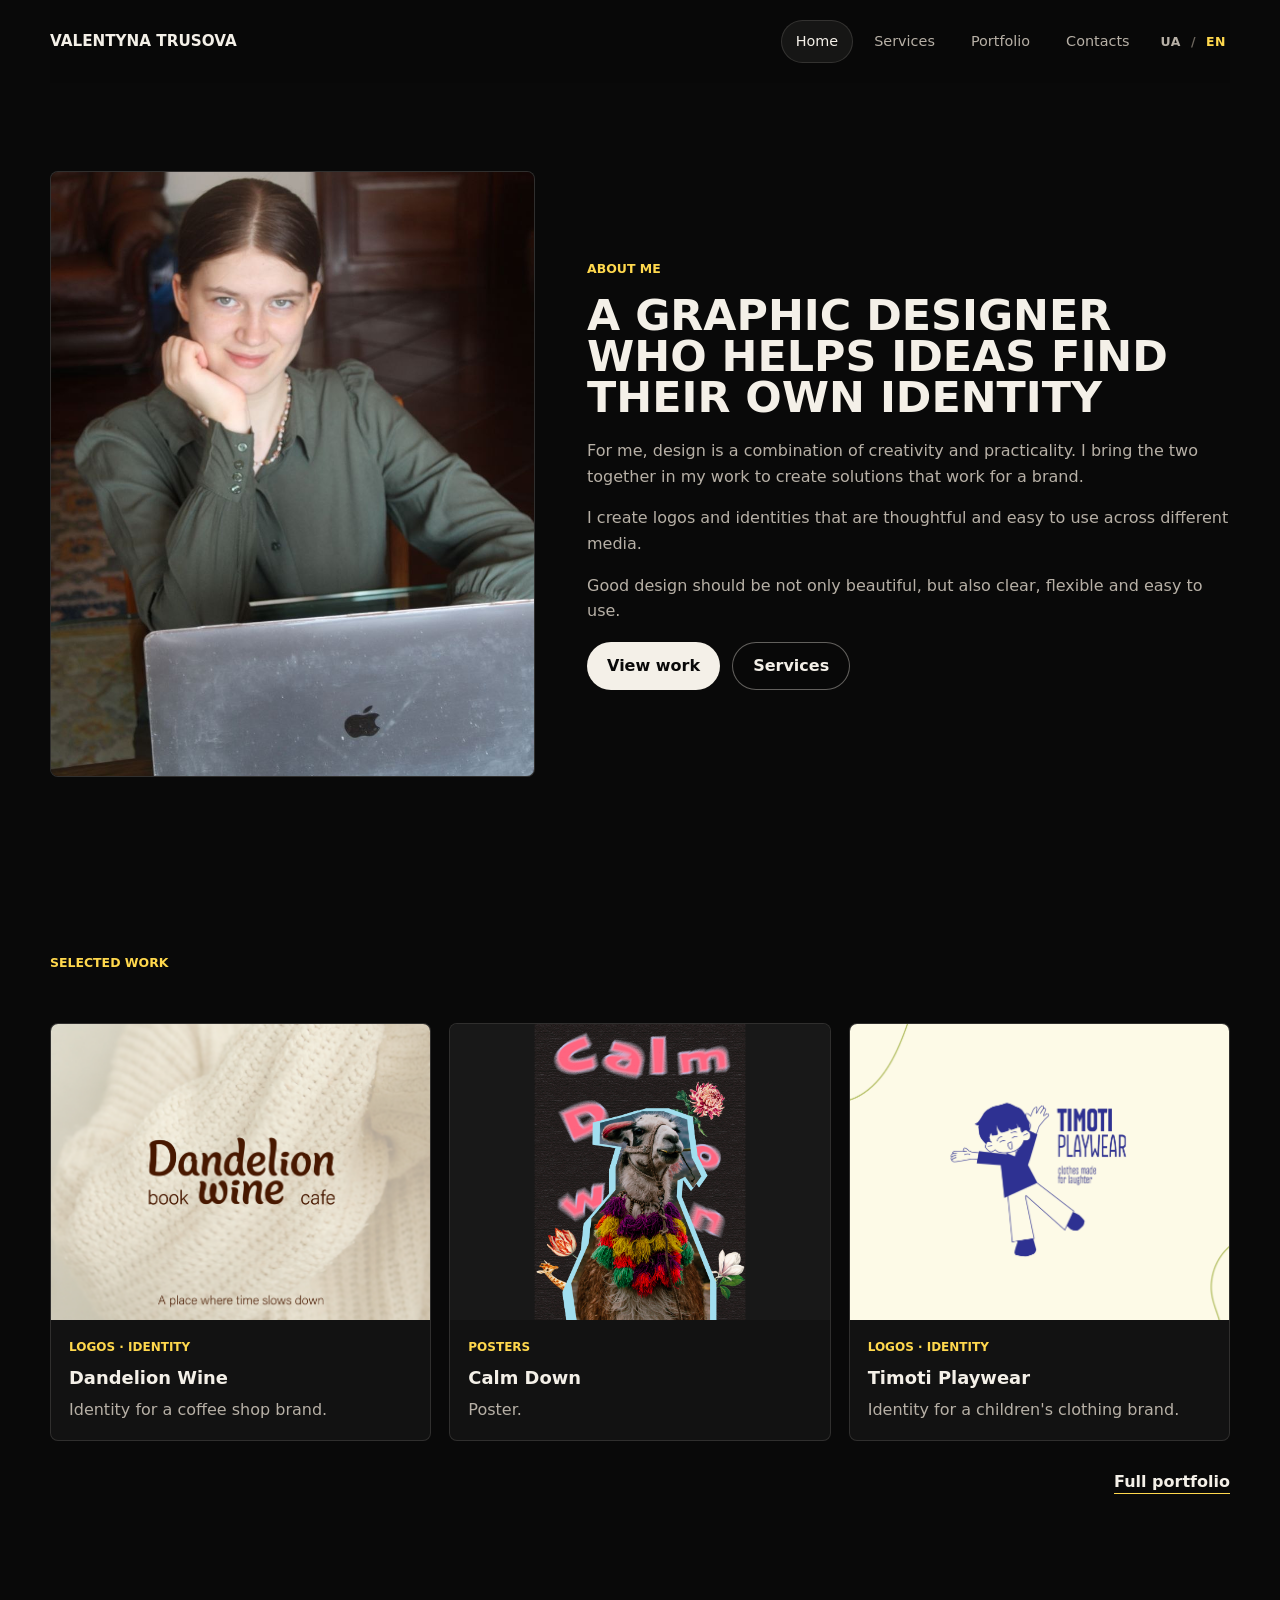
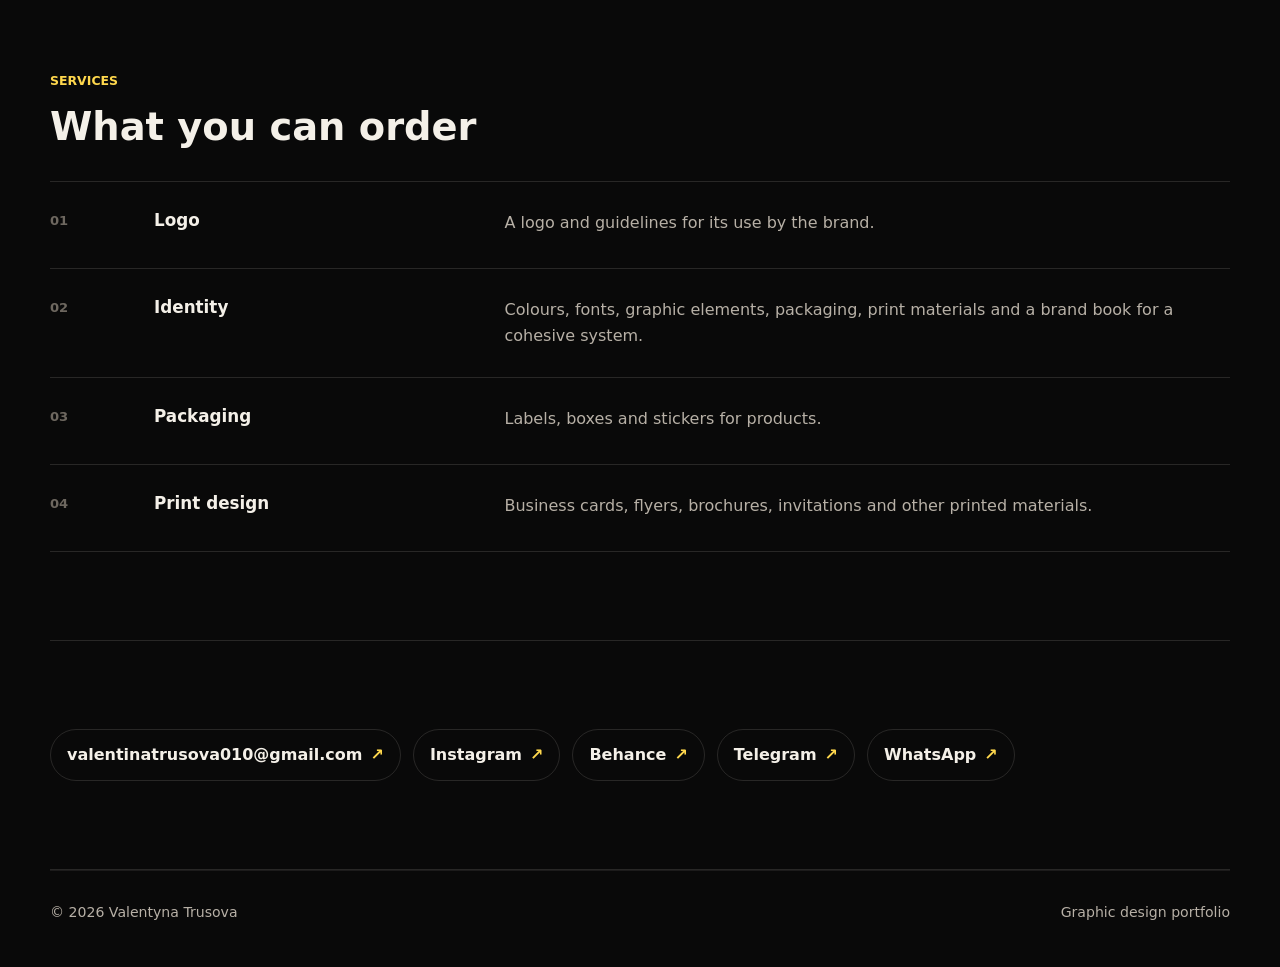
==== en/index.html @ 9a755a33 "+ english" ====
<!DOCTYPE html>
<html lang="en">
<head>
  <meta charset="UTF-8">
  <meta name="viewport" content="width=device-width, initial-scale=1.0">
  <title>Graphic Designer | Portfolio</title>
  <meta name="description" content="Graphic designer portfolio: identity, logos, packaging and print design.">
  <link rel="alternate" hreflang="uk" href="../index.html">
  <link rel="alternate" hreflang="en" href="index.html">
  <link rel="alternate" hreflang="x-default" href="../index.html">
  <link rel="icon" href="../assets3/favicon/favicon-32.png" type="image/png" sizes="32x32">
  <link rel="icon" href="../assets3/favicon/favicon.svg" type="image/svg+xml" sizes="any">
  <link rel="apple-touch-icon" href="../assets3/favicon/apple-touch-icon.png">
  <link rel="manifest" href="../site.webmanifest">
  <meta name="theme-color" content="#f7f6f2">
  <link rel="stylesheet" href="../css3/styles.css">
</head>
<body>
  <header class="site-header">
    <a class="brand" href="index.html" aria-label="Home">Valentyna Trusova</a>
    <div class="header-actions">
      <nav class="site-nav" aria-label="Main navigation">
        <a class="is-active" href="index.html" aria-current="page">Home</a>
        <a href="services3.html">Services</a>
        <a href="portfolio3.html">Portfolio</a>
        <a href="#contacts">Contacts</a>
      </nav>
      <nav class="language-switch" aria-label="Language selection">
        <a href="../index.html" aria-label="Ukrainian version">UA</a>
        <span aria-hidden="true">/</span>
        <a href="index.html" aria-label="English version" aria-current="page">EN</a>
      </nav>
      <button class="menu-toggle" type="button" aria-label="Open menu" aria-expanded="false">
        <span></span>
        <span></span>
      </button>
    </div>
  </header>

  <main>
    <section class="section about-section" aria-labelledby="about-title">
      <img class="about-photo" src="../assets3/mephoto.jpeg" alt="Portrait of a graphic designer">
      <div class="about-copy">
        <p class="eyebrow">About me</p>
        <h2 id="about-title">A graphic designer who helps ideas find their own identity</h2>
        <div class="intro-copy">
          <p>For me, design is a combination of creativity and practicality. I bring the two together in my work to create solutions that work for a brand.</p>
          <p>I create logos and identities that are thoughtful and easy to use across different media.</p>
          <p>Good design should be not only beautiful, but also clear, flexible and easy to use.</p>
        </div>
        <div class="hero-actions" aria-label="Primary actions">
          <a class="button button-primary" href="portfolio3.html">View work</a>
          <a class="button button-ghost" href="services3.html">Services</a>
        </div>
      </div>
    </section>

    <section class="section" aria-labelledby="featured-title">
      <div class="section-heading split">
        <div>
          <p class="eyebrow">Selected work</p>
          <h2 class="visually-hidden" id="featured-title">Selected work</h2>
        </div>
      </div>
      <div class="work-grid featured-grid">
        <article class="work-card">
          <a href="cases3/dandelion-wine.html" aria-label="Open the Dandelion Wine case study">
            <img src="../assets3/bigproject/dandelion wine/A.webp" alt="Identity for the Dandelion Wine brand">
            <div class="work-info">
              <span>Logos · Identity</span>
              <h3>Dandelion Wine</h3>
              <p>Identity for a coffee shop brand.</p>
            </div>
          </a>
        </article>
        <article class="work-card">
          <button class="project-open" type="button" data-title="Calm Down" data-category-label="Posters" data-description="A poster encouraging people to slow down and calm down." data-images="../assets3/posters/calmdown/calmdown.webp,../assets3/posters/calmdown/calmdownmockup.webp">
            <img src="../assets3/posters/calmdown/calmdown.webp" alt="Calm Down poster">
            <div class="work-info">
              <span>Posters</span>
              <h3>Calm Down</h3>
              <p>Poster.</p>
            </div>
          </button>
        </article>
        <article class="work-card">
          <a href="cases3/timoti-playwear.html" aria-label="Open the Timoti Playwear case study">
            <img src="../assets3/bigproject/Timotiplaywear/A.webp" alt="Identity for the Timoti Playwear children's clothing brand">
            <div class="work-info">
              <span>Logos · Identity</span>
              <h3>Timoti Playwear</h3>
              <p>Identity for a children's clothing brand.</p>
            </div>
          </a>
        </article>
      </div>
      <div class="section-action">
        <a class="text-link" href="portfolio3.html">Full portfolio</a>
      </div>
    </section>

    <section class="section" aria-labelledby="services-title">
      <div class="section-heading">
        <p class="eyebrow">Services</p>
        <h2 id="services-title">What you can order</h2>
      </div>
      <div class="service-list">
        <article class="service-item">
          <span class="service-index">01</span>
          <h3><a href="services3.html#logos">Logo</a></h3>
          <p>A logo and guidelines for its use by the brand.</p>
        </article>
        <article class="service-item">
          <span class="service-index">02</span>
          <h3><a href="services3.html#identity">Identity</a></h3>
          <p>Colours, fonts, graphic elements, packaging, print materials and a brand book for a cohesive system.</p>
        </article>
        <article class="service-item">
          <span class="service-index">03</span>
          <h3><a href="services3.html#packaging">Packaging</a></h3>
          <p>Labels, boxes and stickers for products.</p>
        </article>
        <article class="service-item">
          <span class="service-index">04</span>
          <h3><a href="services3.html#print">Print design</a></h3>
          <p>Business cards, flyers, brochures, invitations and other printed materials.</p>
        </article>
      </div>
    </section>

    <section class="section contact-band" id="contacts" aria-labelledby="contacts-title">
      <h2 class="visually-hidden" id="contacts-title">Contacts</h2>
      <div class="contact-actions">
        <a href="mailto:valentinatrusova010@gmail.com">valentinatrusova010@gmail.com <span aria-hidden="true">↗</span></a>
        <a href="https://www.instagram.com/trusovavaliusha?igsh=NmhvMGpqZWR6bW9x&utm_source=qr" target="_blank" rel="noreferrer">Instagram <span aria-hidden="true">↗</span></a>
        <a href="https://www.behance.net/valentynadesigner" target="_blank" rel="noreferrer">Behance <span aria-hidden="true">↗</span></a>
        <a href="https://t.me/Sova068" target="_blank" rel="noreferrer">Telegram <span aria-hidden="true">↗</span></a>
        <a href="https://wa.me/351965404186" target="_blank" rel="noreferrer">WhatsApp <span aria-hidden="true">↗</span></a>
      </div>
    </section>
  </main>

  <div class="project-modal" hidden>
    <div class="project-modal-backdrop" data-close-modal></div>
    <section class="project-dialog" role="dialog" aria-modal="true" aria-labelledby="modal-title">
      <button class="modal-close" type="button" data-close-modal aria-label="Close">×</button>
      <div class="modal-media">
        <img class="modal-image" alt="">
        <div class="modal-thumbs" aria-label="Other project images"></div>
      </div>
      <div class="modal-copy">
        <p class="eyebrow modal-category"></p>
        <h2 id="modal-title"></h2>
        <p class="modal-description"></p>
        <p class="modal-detail"></p>
      </div>
    </section>
  </div>

  <footer class="site-footer">
    <p>© 2026 Valentyna Trusova</p>
    <p>Graphic design portfolio</p>
  </footer>

  <script src="../js3/main.js"></script>
</body>
</html>
---- css3/styles.css ----
:root {
  --bg: #090909;
  --panel: #121212;
  --panel-soft: #181818;
  --text: #f4f0e8;
  --muted: #b7b0a6;
  --subtle: #6d675f;
  --line: rgba(244, 240, 232, 0.13);
  --accent: #ffd84d;
  --accent-2: #ff6f61;
  --accent-3: #5f7dff;
  --max: 1180px;
  --radius: 8px;
}

* {
  box-sizing: border-box;
}

html {
  scroll-behavior: smooth;
}

body {
  margin: 0;
  background: var(--bg);
  color: var(--text);
  font-family: Inter, ui-sans-serif, system-ui, -apple-system, BlinkMacSystemFont, "Segoe UI", Arial, sans-serif;
  line-height: 1.6;
}

img {
  display: block;
  max-width: 100%;
}

a {
  color: inherit;
  text-decoration: none;
}

p,
h1,
h2,
h3 {
  margin-top: 0;
}

p {
  color: var(--muted);
}

.site-header {
  position: sticky;
  top: 0;
  z-index: 20;
  display: flex;
  align-items: center;
  justify-content: space-between;
  width: min(var(--max), calc(100% - 32px));
  margin: 0 auto;
  padding: 20px 0;
  background: rgba(9, 9, 9, 0.82);
  backdrop-filter: blur(18px);
}

.brand {
  font-size: 0.95rem;
  font-weight: 800;
  letter-spacing: 0;
  text-transform: uppercase;
}

.header-actions {
  display: flex;
  align-items: center;
  gap: 12px;
}

.site-nav {
  display: flex;
  align-items: center;
  gap: 6px;
}

.site-nav a {
  border: 1px solid transparent;
  border-radius: 999px;
  color: var(--muted);
  font-size: 0.9rem;
  padding: 9px 14px;
  transition: color 180ms ease, border-color 180ms ease, background 180ms ease;
}

.site-nav a:hover,
.site-nav a.is-active {
  background: rgba(244, 240, 232, 0.06);
  border-color: var(--line);
  color: var(--text);
}

.language-switch {
  display: flex;
  align-items: center;
  gap: 6px;
  color: var(--subtle);
  font-size: 0.78rem;
  font-weight: 800;
  letter-spacing: 0.04em;
}

.language-switch a {
  border-radius: 4px;
  color: var(--muted);
  padding: 4px;
}

.language-switch a:hover,
.language-switch a[aria-current="page"] {
  color: var(--accent);
}

.language-switch a:focus-visible {
  outline: 2px solid var(--accent);
  outline-offset: 2px;
}

.menu-toggle {
  display: none;
  width: 42px;
  height: 42px;
  border: 1px solid var(--line);
  border-radius: 999px;
  background: transparent;
  color: var(--text);
  cursor: pointer;
}

.menu-toggle span {
  display: block;
  width: 18px;
  height: 2px;
  margin: 5px auto;
  background: currentColor;
}

.section {
  width: min(var(--max), calc(100% - 32px));
  margin: 0 auto;
  padding: 88px 0;
}

.visually-hidden {
  position: absolute;
  width: 1px;
  height: 1px;
  overflow: hidden;
  clip: rect(0 0 0 0);
  white-space: nowrap;
  clip-path: inset(50%);
}

.eyebrow {
  color: var(--accent);
  font-size: 0.78rem;
  font-weight: 700;
  margin-bottom: 16px;
  text-transform: uppercase;
}

h1 {
  max-width: 820px;
  font-size: clamp(2.6rem, 7vw, 6.9rem);
  line-height: 0.94;
  letter-spacing: 0;
  margin-bottom: 26px;
}

h2 {
  font-size: clamp(1.8rem, 3vw, 3rem);
  line-height: 1.05;
  letter-spacing: 0;
  margin-bottom: 20px;
}

h3 {
  font-size: 1.05rem;
  line-height: 1.2;
  margin-bottom: 10px;
}

.hero-text,
.page-hero p,
.case-hero p {
  max-width: 650px;
  font-size: 1.05rem;
}

.hero-actions {
  display: flex;
  flex-wrap: wrap;
  gap: 12px;
  margin-top: 18px;
}

.button {
  display: inline-flex;
  align-items: center;
  justify-content: center;
  min-height: 48px;
  border-radius: 999px;
  font-weight: 700;
  padding: 0 20px;
}

.button-primary {
  background: var(--text);
  color: #090909;
}

.button-ghost {
  border: 1px solid rgba(244, 240, 232, 0.38);
  background: rgba(9, 9, 9, 0.58);
  color: var(--text);
  backdrop-filter: blur(10px);
}

.hero-visual {
  min-width: 0;
}

.hero-visual img {
  width: 100%;
  aspect-ratio: 4 / 3;
  border: 1px solid var(--line);
  border-radius: var(--radius);
  object-fit: cover;
}

.intro-grid,
.section-heading.split,
.contact-band {
  display: grid;
  grid-template-columns: minmax(220px, 0.8fr) minmax(0, 1.2fr);
  gap: 48px;
  align-items: start;
}

.about-section {
  display: grid;
  grid-template-columns: minmax(260px, 0.86fr) minmax(0, 1.14fr);
  gap: 52px;
  align-items: center;
}

.about-photo {
  width: 100%;
  aspect-ratio: 4 / 5;
  border: 1px solid var(--line);
  border-radius: var(--radius);
  object-fit: cover;
  background: var(--panel);
}

.about-copy h2 {
  max-width: 760px;
  font-size: clamp(1.8rem, 3.35vw, 3.9rem);
  line-height: 0.96;
  text-transform: uppercase;
}

.intro-copy {
  max-width: 720px;
}

.intro-copy p:last-child {
  margin-bottom: 0;
}

.section-heading {
  margin-bottom: 34px;
}

.section-heading.split {
  align-items: end;
  margin-bottom: 34px;
}

.text-link {
  color: var(--text);
  font-weight: 700;
  text-decoration: underline;
  text-decoration-color: var(--accent);
  text-underline-offset: 6px;
}

.section-action {
  display: flex;
  justify-content: flex-end;
  margin-top: 28px;
}

.service-list {
  border-top: 1px solid var(--line);
}

.service-item {
  display: grid;
  grid-template-columns: 80px minmax(180px, 0.45fr) minmax(0, 1fr);
  gap: 24px;
  padding: 28px 0;
  border-bottom: 1px solid var(--line);
}

.service-index {
  color: var(--subtle);
  font-size: 0.82rem;
  font-weight: 800;
}

.service-item p {
  margin-bottom: 0;
}

.service-item h3 a {
  color: var(--text);
  text-decoration: underline;
  text-decoration-color: transparent;
  text-underline-offset: 6px;
  transition: color 180ms ease, text-decoration-color 180ms ease;
}

.service-item h3 a:hover {
  color: var(--accent);
  text-decoration-color: var(--accent);
}

.work-grid {
  display: grid;
  grid-template-columns: repeat(3, minmax(0, 1fr));
  gap: 18px;
}

.work-card {
  overflow: hidden;
  border: 1px solid var(--line);
  border-radius: var(--radius);
  background: var(--panel);
}

.work-card a {
  display: block;
  height: 100%;
}

.project-open {
  display: block;
  width: 100%;
  height: 100%;
  border: 0;
  background: transparent;
  color: inherit;
  cursor: pointer;
  font: inherit;
  padding: 0;
  text-align: left;
}

.work-card img {
  width: 100%;
  aspect-ratio: 1 / 0.78;
  object-fit: cover;
  background: var(--panel-soft);
  transition: transform 220ms ease, opacity 220ms ease;
}

.work-card:hover img {
  transform: scale(1.025);
  opacity: 0.9;
}

.card-gallery {
  display: grid;
  grid-template-columns: minmax(0, 1fr) 92px;
  gap: 8px;
  padding: 8px;
}

.card-gallery .card-gallery-main {
  height: 100%;
  aspect-ratio: 16 / 10;
  border-radius: 4px;
}

.card-gallery-strip {
  display: grid;
  gap: 8px;
}

.card-gallery-strip img {
  height: 100%;
  min-height: 0;
  aspect-ratio: 1 / 1;
  border-radius: 4px;
}

.work-info {
  padding: 18px;
}

.work-info span {
  display: block;
  color: var(--accent);
  font-size: 0.75rem;
  font-weight: 800;
  margin-bottom: 10px;
  text-transform: uppercase;
}

.work-info h2,
.work-info h3 {
  font-size: 1.12rem;
  line-height: 1.2;
  margin-bottom: 8px;
}

.work-info p {
  margin-bottom: 0;
}

.work-info strong {
  display: inline-block;
  margin-top: 16px;
  color: var(--text);
  font-size: 0.92rem;
}

.contact-band {
  display: block;
  border-top: 1px solid var(--line);
  border-bottom: 1px solid var(--line);
}

.contact-actions {
  display: flex;
  flex-wrap: wrap;
  gap: 12px;
  justify-content: flex-start;
}

.contact-actions a {
  border: 1px solid var(--line);
  border-radius: 999px;
  color: var(--text);
  display: inline-flex;
  align-items: center;
  gap: 8px;
  font-weight: 700;
  padding: 12px 16px;
}

.contact-actions a:hover {
  border-color: var(--accent);
  color: var(--accent);
}

.contact-actions span {
  color: var(--accent);
}

.site-footer {
  display: flex;
  align-items: center;
  justify-content: space-between;
  width: min(var(--max), calc(100% - 32px));
  margin: 0 auto;
  padding: 30px 0 44px;
  border-top: 1px solid rgba(244, 240, 232, 0.08);
}

.site-footer p {
  margin: 0;
  font-size: 0.88rem;
}

.page-hero {
  padding-bottom: 50px;
}

.page-hero h1 {
  max-width: 980px;
}

.services-detail {
  padding-top: 24px;
}

.detail-row {
  display: grid;
  grid-template-columns: minmax(220px, 0.8fr) minmax(0, 1.2fr);
  gap: 48px;
  padding: 44px 0;
  border-top: 1px solid var(--line);
  scroll-margin-top: 96px;
}

.detail-row:last-child {
  border-bottom: 1px solid var(--line);
}

.detail-row > div > ul {
  margin: 22px 0 0;
  padding-left: 20px;
  color: var(--muted);
}

.detail-row > div > ul > li + li {
  margin-top: 8px;
}

.service-description h3 {
  margin: 28px 0 0;
  font-size: 1rem;
}

.service-description ul {
  margin-bottom: 28px;
}

.service-description .service-price {
  margin: 36px 0 8px;
  color: var(--text);
}

.service-description .service-note {
  margin: 0;
}

.portfolio-section {
  padding-top: 24px;
}

.filter-bar {
  display: flex;
  flex-wrap: wrap;
  gap: 10px;
  margin-bottom: 26px;
}

.filter-button {
  min-height: 42px;
  border: 1px solid var(--line);
  border-radius: 999px;
  background: transparent;
  color: var(--muted);
  cursor: pointer;
  font: inherit;
  font-weight: 700;
  padding: 0 15px;
}

.filter-button:hover,
.filter-button.is-active {
  background: var(--accent);
  border-color: var(--accent);
  color: #101010;
}

.portfolio-grid {
  grid-template-columns: repeat(2, minmax(0, 1fr));
}

.portfolio-grid .work-card.is-hidden {
  display: none;
}

.project-card {
  background: #161616;
}

.project-card img {
  aspect-ratio: 16 / 10;
}

.project-card--featured {
  grid-column: 1 / -1;
}

.project-card--featured > a {
  display: grid;
  grid-template-columns: minmax(0, 1.55fr) minmax(280px, 0.45fr);
}

.project-card--featured img {
  height: 100%;
  min-height: 420px;
}

.project-card--featured .work-info {
  align-self: end;
  padding: 32px;
}

.project-card--featured .work-info h2 {
  font-size: clamp(2rem, 4vw, 4rem);
}

.project-card .card-gallery-strip img {
  aspect-ratio: 1 / 1;
}

.project-modal {
  position: fixed;
  inset: 0;
  z-index: 50;
  display: grid;
  place-items: center;
  padding: 24px;
}

.project-modal[hidden] {
  display: none;
}

.project-modal-backdrop {
  position: absolute;
  inset: 0;
  background: rgba(4, 4, 4, 0.78);
  backdrop-filter: blur(12px);
}

.project-dialog {
  position: relative;
  display: grid;
  grid-template-columns: minmax(0, 1.35fr) minmax(260px, 0.65fr);
  gap: 24px;
  width: min(1080px, 100%);
  max-height: min(760px, calc(100vh - 48px));
  overflow: auto;
  border: 1px solid var(--line);
  border-radius: var(--radius);
  background: #111;
  padding: 18px;
}

.modal-close {
  position: absolute;
  top: 14px;
  right: 14px;
  z-index: 2;
  width: 38px;
  height: 38px;
  border: 1px solid var(--line);
  border-radius: 999px;
  background: rgba(9, 9, 9, 0.86);
  color: var(--text);
  cursor: pointer;
  font-size: 1.3rem;
  line-height: 1;
}

.modal-media {
  min-width: 0;
}

.modal-image {
  width: 100%;
  aspect-ratio: 16 / 10;
  border: 1px solid var(--line);
  border-radius: 6px;
  object-fit: contain;
  background: var(--panel);
}

.modal-thumbs {
  display: grid;
  grid-template-columns: repeat(3, minmax(0, 1fr));
  gap: 10px;
  margin-top: 10px;
}

.modal-thumb {
  border: 1px solid var(--line);
  border-radius: 6px;
  background: transparent;
  cursor: pointer;
  padding: 0;
}

.modal-thumb.is-active {
  border-color: var(--accent);
}

.modal-thumb img {
  width: 100%;
  aspect-ratio: 16 / 10;
  border-radius: 5px;
  object-fit: cover;
}

.modal-copy {
  align-self: center;
  padding: 30px 12px 18px;
}

.modal-copy h2 {
  font-size: clamp(1.8rem, 3vw, 3.4rem);
}

.case-hero {
  padding-bottom: 42px;
}

.case-hero > img {
  width: 100%;
  margin-top: 34px;
  border: 1px solid var(--line);
  border-radius: var(--radius);
  background: var(--panel);
}

.case-gallery {
  display: grid;
  grid-template-columns: minmax(0, 1.35fr) minmax(160px, 0.65fr);
  gap: 14px;
  margin-top: 34px;
}

.case-gallery img {
  width: 100%;
  height: 100%;
  min-height: 0;
  border: 1px solid var(--line);
  border-radius: var(--radius);
  object-fit: cover;
  background: var(--panel);
}

.case-gallery-main {
  grid-row: span 2;
  aspect-ratio: 16 / 10;
}

.case-slider {
  margin-top: 34px;
}

.case-slider-stage {
  position: relative;
  overflow: hidden;
  border: 1px solid var(--line);
  border-radius: var(--radius);
  background: var(--panel);
}

.case-slider-image {
  width: 100%;
  aspect-ratio: 7 / 4;
  object-fit: contain;
}

.case-slider-arrow {
  position: absolute;
  top: 50%;
  display: grid;
  place-items: center;
  width: 52px;
  height: 52px;
  transform: translateY(-50%);
  border: 1px solid rgba(244, 240, 232, 0.35);
  border-radius: 999px;
  background: rgba(9, 9, 9, 0.72);
  color: var(--text);
  cursor: pointer;
  font-size: 1.35rem;
  backdrop-filter: blur(10px);
}

.case-slider-arrow:hover,
.case-slider-arrow:focus-visible {
  border-color: var(--accent);
  color: var(--accent);
}

.case-slider-arrow--prev {
  left: 18px;
}

.case-slider-arrow--next {
  right: 18px;
}

.case-slider-counter {
  position: absolute;
  right: 18px;
  bottom: 16px;
  margin: 0;
  border: 1px solid var(--line);
  border-radius: 999px;
  background: rgba(9, 9, 9, 0.72);
  color: var(--text);
  font-size: 0.82rem;
  font-weight: 700;
  padding: 7px 11px;
  backdrop-filter: blur(10px);
}

.case-slider-thumbs {
  display: flex;
  gap: 10px;
  overflow-x: auto;
  padding: 12px 0 4px;
  scrollbar-color: var(--accent) transparent;
}

.case-slider-thumb {
  flex: 0 0 112px;
  overflow: hidden;
  border: 2px solid transparent;
  border-radius: 6px;
  background: var(--panel);
  cursor: pointer;
  padding: 0;
  opacity: 0.56;
  transition: border-color 180ms ease, opacity 180ms ease;
}

.case-slider-thumb:hover,
.case-slider-thumb.is-active {
  border-color: var(--accent);
  opacity: 1;
}

.case-slider-thumb img {
  width: 100%;
  aspect-ratio: 7 / 4;
  object-fit: cover;
}

.case-content {
  display: grid;
  grid-template-columns: repeat(3, minmax(0, 1fr));
  gap: 28px;
  padding-top: 28px;
}

.case-content div {
  border-top: 1px solid var(--line);
  padding-top: 24px;
}

@media (max-width: 860px) {
  .site-header {
    width: min(var(--max), calc(100% - 24px));
  }

  .menu-toggle {
    display: block;
  }

  .header-actions {
    gap: 8px;
  }

  .site-nav {
    position: absolute;
    top: calc(100% + 10px);
    right: 0;
    display: none;
    width: min(320px, calc(100vw - 24px));
    flex-direction: column;
    align-items: stretch;
    border: 1px solid var(--line);
    border-radius: var(--radius);
    background: rgba(14, 14, 14, 0.97);
    padding: 8px;
  }

  .site-nav.is-open {
    display: flex;
  }

  .site-nav a {
    border-radius: 6px;
  }

  .section {
    width: min(var(--max), calc(100% - 24px));
    padding: 64px 0;
  }

  .intro-grid,
  .about-section,
  .about-content,
  .section-heading.split,
  .contact-band,
  .detail-row,
  .case-content,
  .project-dialog {
    grid-template-columns: 1fr;
  }

  .hero-actions {
    margin-top: 16px;
  }

  .service-item {
    grid-template-columns: 54px 1fr;
  }

  .service-item p {
    grid-column: 2;
  }

  .work-grid,
  .portfolio-grid {
    grid-template-columns: 1fr;
  }

  .project-card--featured > a {
    grid-template-columns: 1fr;
  }

  .project-card--featured img {
    min-height: 0;
  }

  .contact-actions {
    justify-content: flex-start;
  }

  .site-footer {
    width: min(var(--max), calc(100% - 24px));
    align-items: flex-start;
    flex-direction: column;
    gap: 8px;
  }

  .project-modal {
    padding: 12px;
  }

  .project-dialog {
    max-height: calc(100vh - 24px);
  }

  .case-gallery {
    grid-template-columns: 1fr;
  }

  .case-gallery-main {
    grid-row: auto;
  }

  .case-slider-arrow {
    width: 44px;
    height: 44px;
  }
}

@media (max-width: 520px) {
  h1 {
    font-size: 2.55rem;
  }

  .hero-actions,
  .contact-actions {
    flex-direction: column;
  }

  .button,
  .contact-actions a {
    width: 100%;
  }

  .service-item {
    grid-template-columns: 1fr;
    gap: 8px;
  }

  .service-item p {
    grid-column: auto;
  }

  .card-gallery {
    grid-template-columns: 1fr;
  }

  .card-gallery-strip {
    grid-template-columns: repeat(2, minmax(0, 1fr));
  }

  .section-action {
    justify-content: flex-start;
  }
}
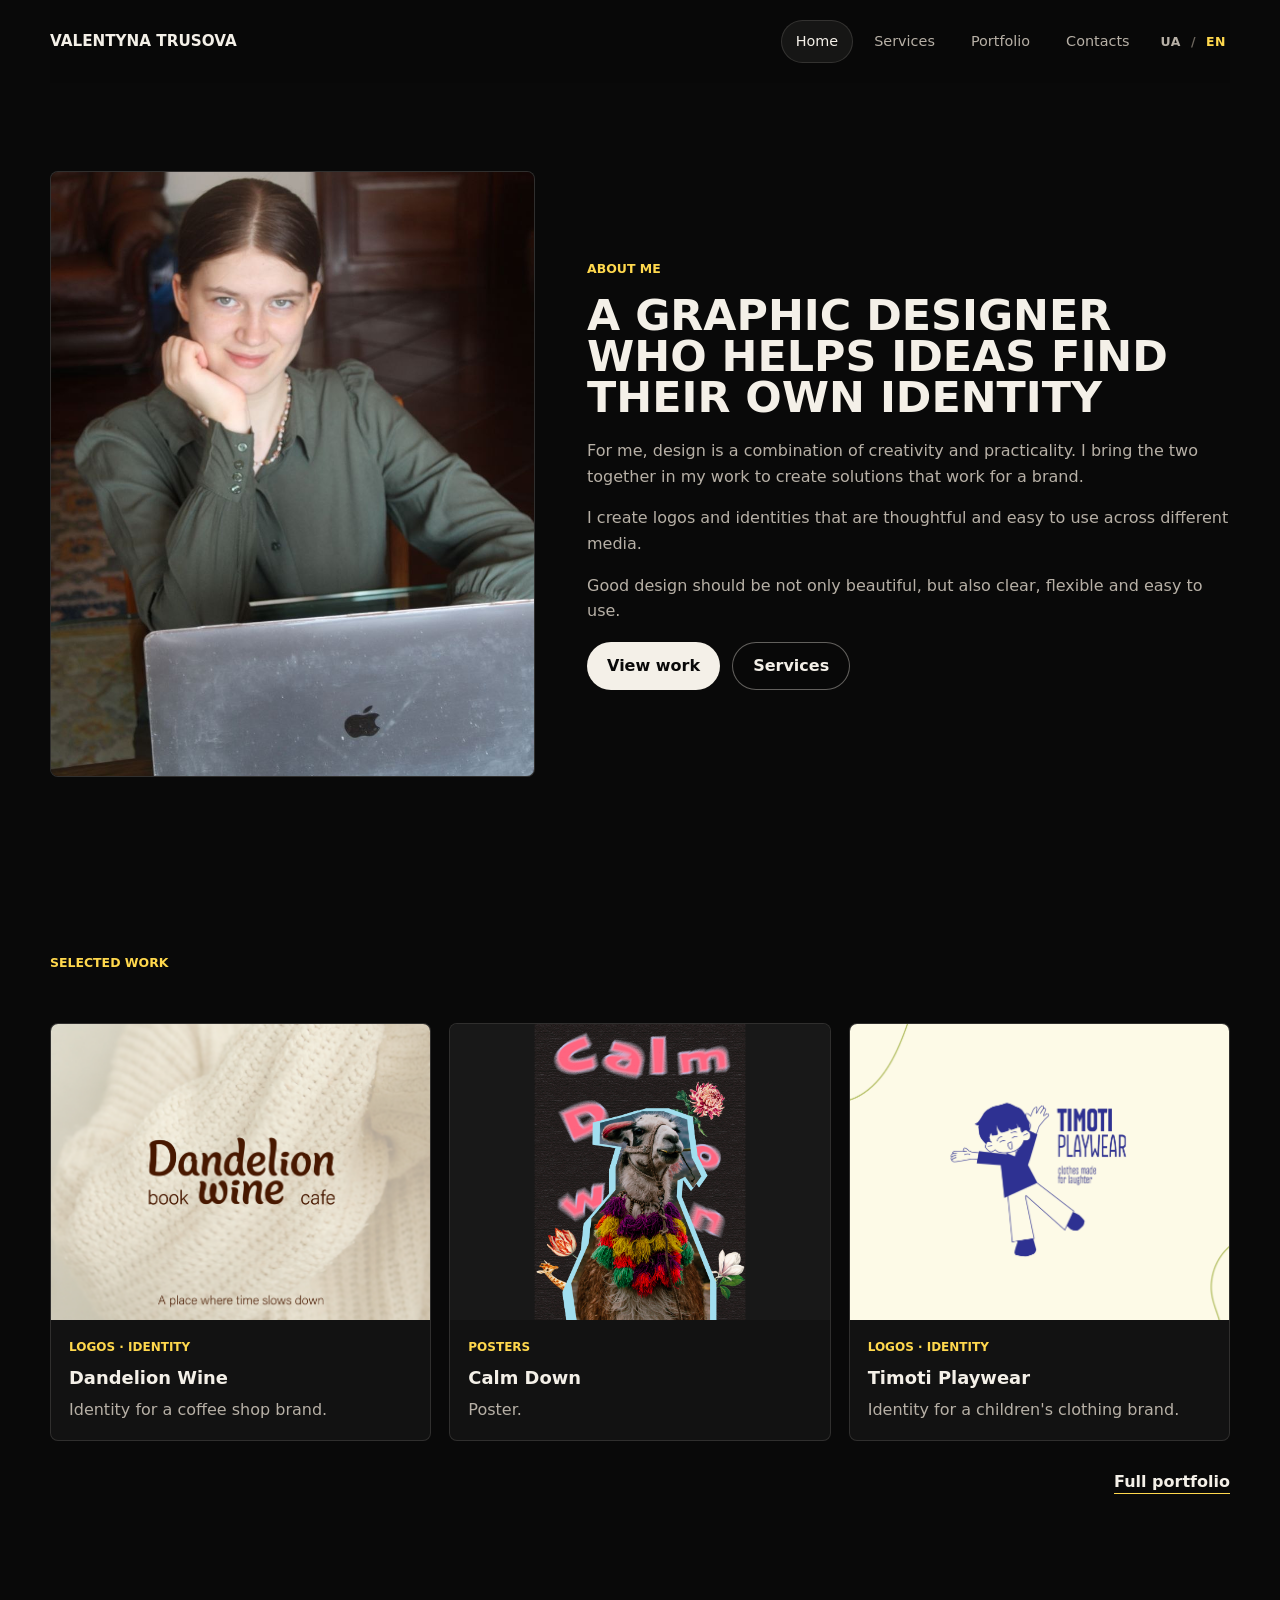
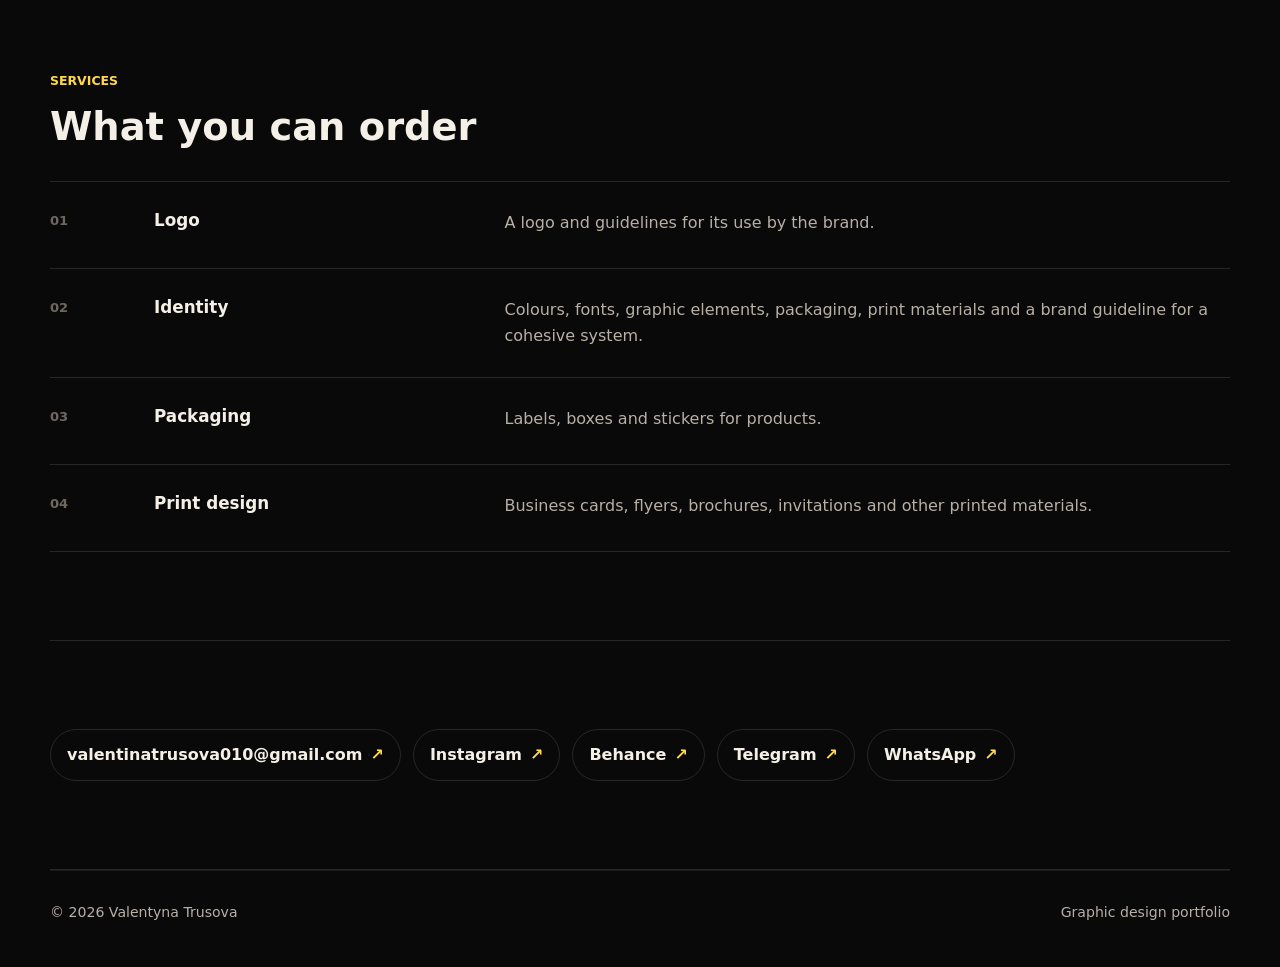
==== commit aa2e1f81: "book - guideline e" ====
--- a/en/index.html
+++ b/en/index.html
@@ -113,7 +113,7 @@
         <article class="service-item">
           <span class="service-index">02</span>
           <h3><a href="services3.html#identity">Identity</a></h3>
-          <p>Colours, fonts, graphic elements, packaging, print materials and a brand book for a cohesive system.</p>
+          <p>Colours, fonts, graphic elements, packaging, print materials and a brand guideline for a cohesive system.</p>
         </article>
         <article class="service-item">
           <span class="service-index">03</span>
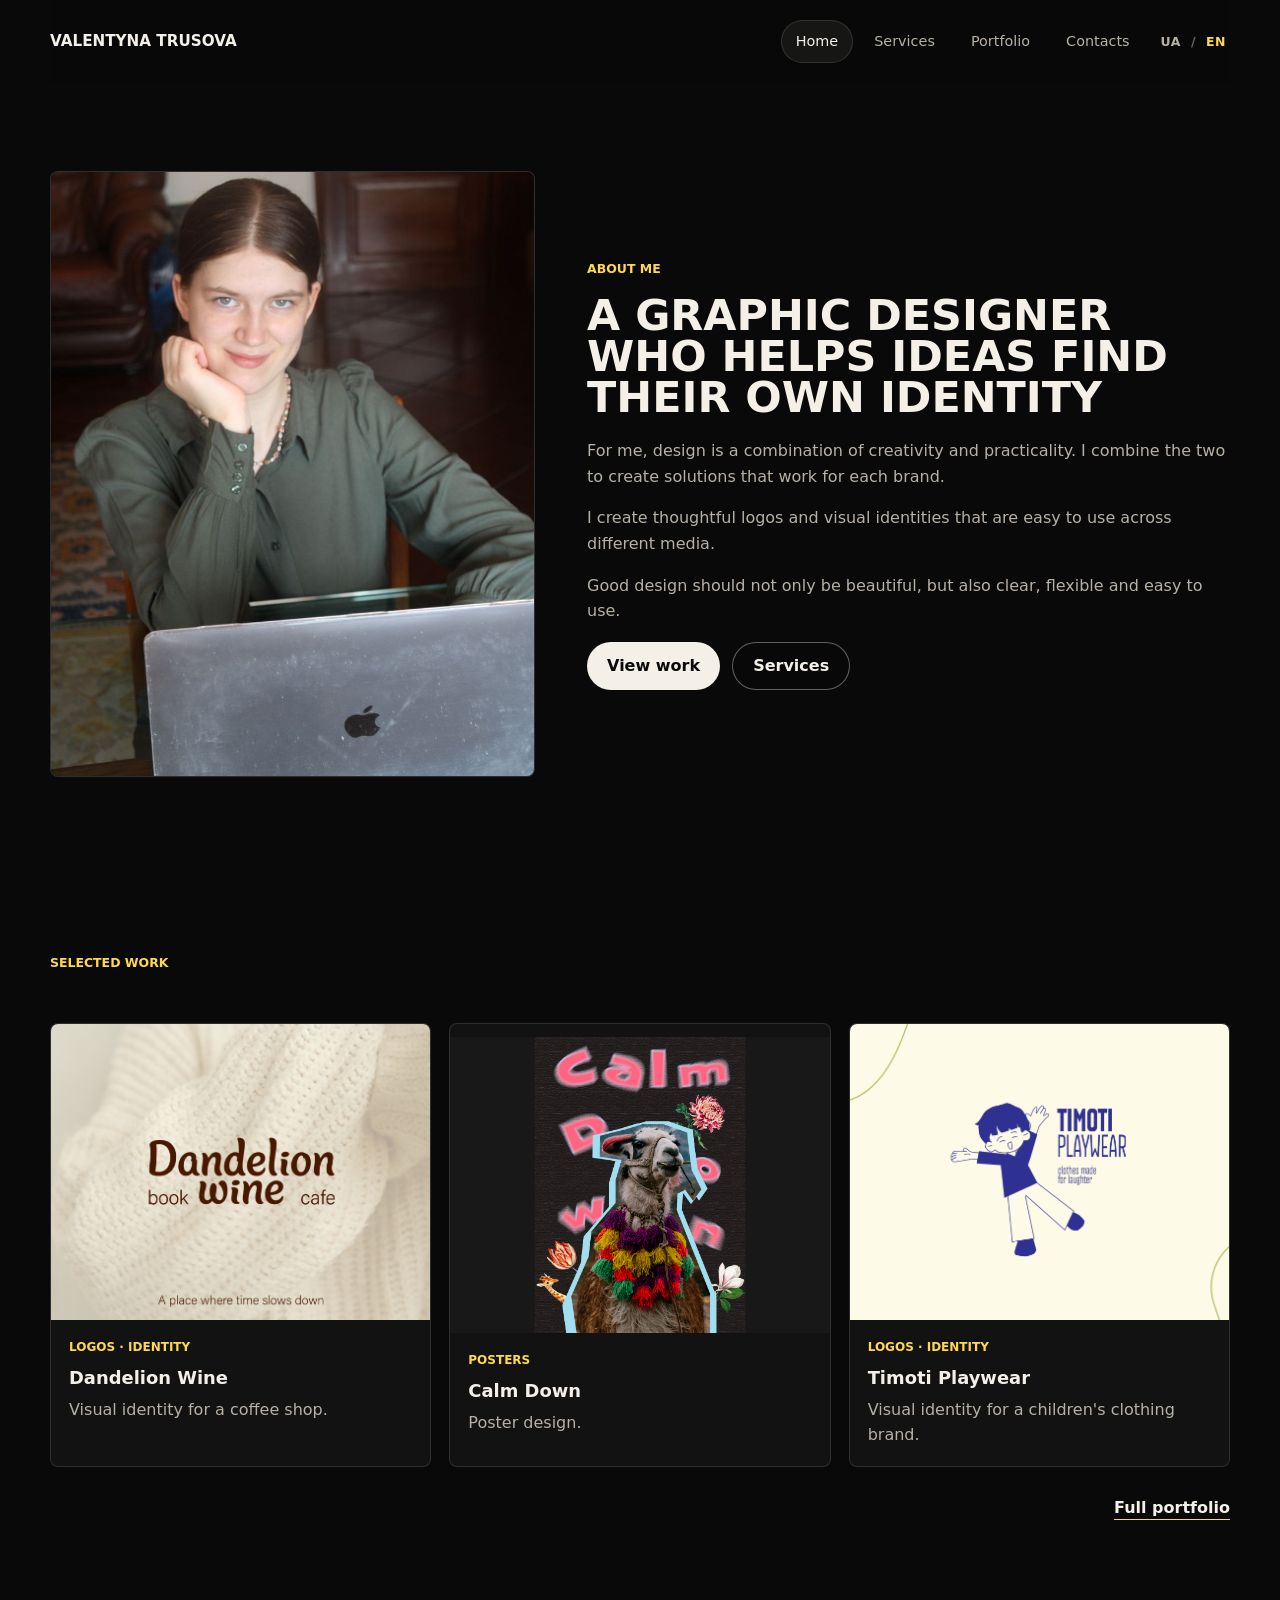
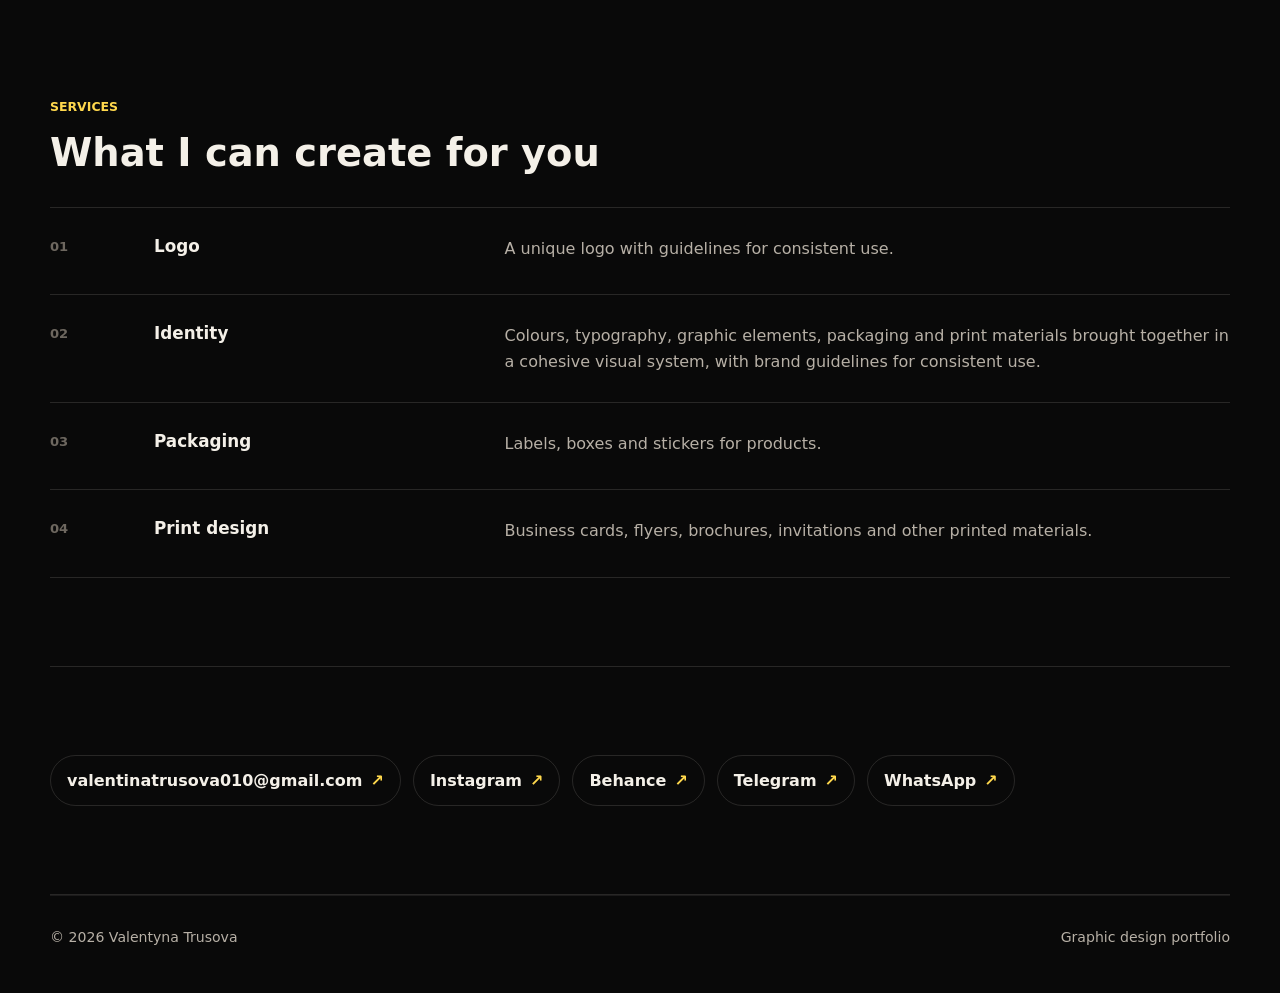
==== commit 73a220aa: "English correct" ====
--- a/en/index.html
+++ b/en/index.html
@@ -44,9 +44,9 @@
         <p class="eyebrow">About me</p>
         <h2 id="about-title">A graphic designer who helps ideas find their own identity</h2>
         <div class="intro-copy">
-          <p>For me, design is a combination of creativity and practicality. I bring the two together in my work to create solutions that work for a brand.</p>
-          <p>I create logos and identities that are thoughtful and easy to use across different media.</p>
-          <p>Good design should be not only beautiful, but also clear, flexible and easy to use.</p>
+          <p>For me, design is a combination of creativity and practicality. I combine the two to create solutions that work for each brand.</p>
+          <p>I create thoughtful logos and visual identities that are easy to use across different media.</p>
+          <p>Good design should not only be beautiful, but also clear, flexible and easy to use.</p>
         </div>
         <div class="hero-actions" aria-label="Primary actions">
           <a class="button button-primary" href="portfolio3.html">View work</a>
@@ -69,7 +69,7 @@
             <div class="work-info">
               <span>Logos · Identity</span>
               <h3>Dandelion Wine</h3>
-              <p>Identity for a coffee shop brand.</p>
+              <p>Visual identity for a coffee shop.</p>
             </div>
           </a>
         </article>
@@ -79,7 +79,7 @@
             <div class="work-info">
               <span>Posters</span>
               <h3>Calm Down</h3>
-              <p>Poster.</p>
+              <p>Poster design.</p>
             </div>
           </button>
         </article>
@@ -89,7 +89,7 @@
             <div class="work-info">
               <span>Logos · Identity</span>
               <h3>Timoti Playwear</h3>
-              <p>Identity for a children's clothing brand.</p>
+              <p>Visual identity for a children's clothing brand.</p>
             </div>
           </a>
         </article>
@@ -102,18 +102,18 @@
     <section class="section" aria-labelledby="services-title">
       <div class="section-heading">
         <p class="eyebrow">Services</p>
-        <h2 id="services-title">What you can order</h2>
+        <h2 id="services-title">What I can create for you</h2>
       </div>
       <div class="service-list">
         <article class="service-item">
           <span class="service-index">01</span>
           <h3><a href="services3.html#logos">Logo</a></h3>
-          <p>A logo and guidelines for its use by the brand.</p>
+          <p>A unique logo with guidelines for consistent use.</p>
         </article>
         <article class="service-item">
           <span class="service-index">02</span>
           <h3><a href="services3.html#identity">Identity</a></h3>
-          <p>Colours, fonts, graphic elements, packaging, print materials and a brand guideline for a cohesive system.</p>
+          <p>Colours, typography, graphic elements, packaging and print materials brought together in a cohesive visual system, with brand guidelines for consistent use.</p>
         </article>
         <article class="service-item">
           <span class="service-index">03</span>
